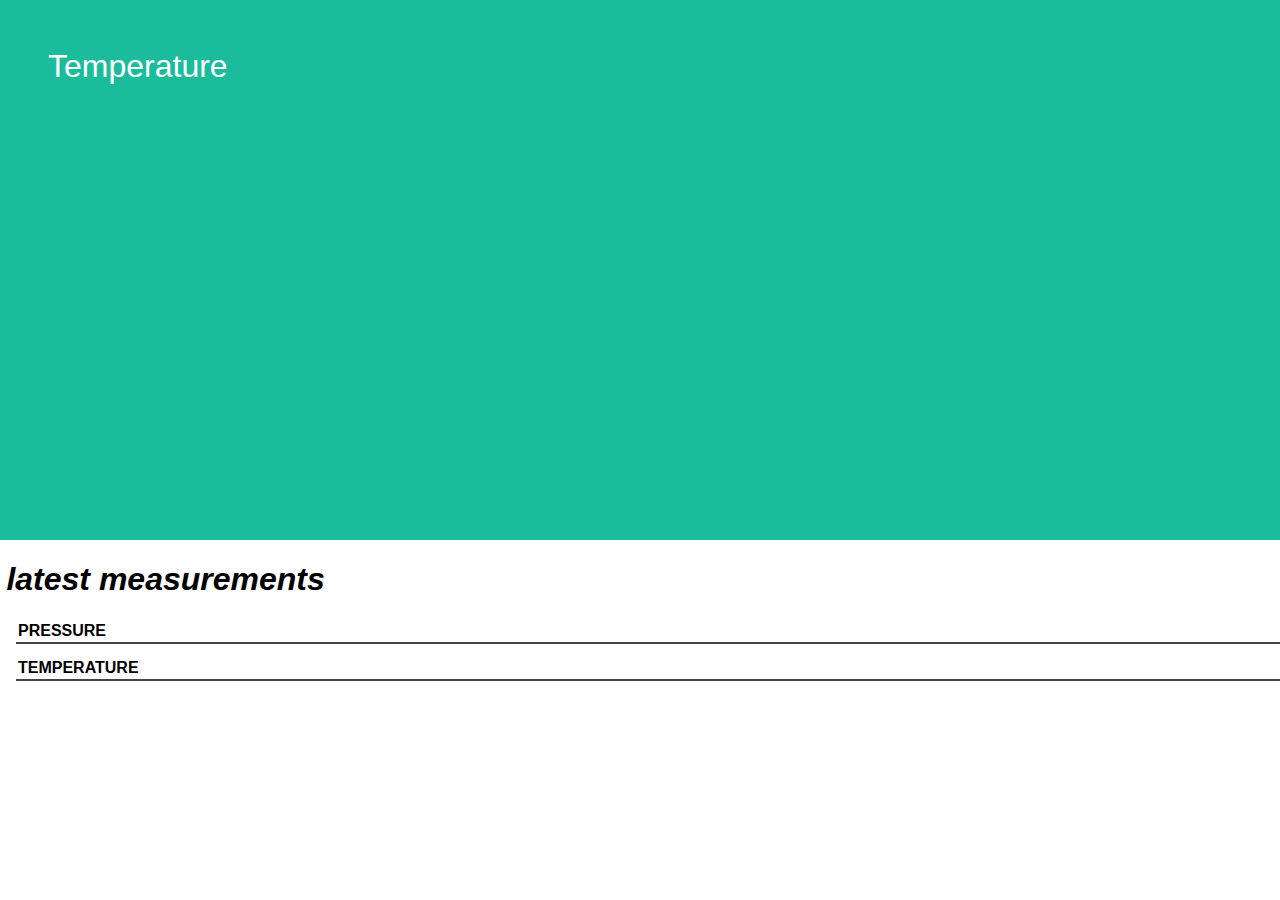
==== diagram-mobile.html @ d0340c1d "custom select" ====
<!DOCTYPE html>
<html>
  <head>
    <link rel="stylesheet" href="styles/mobile-diagram.css">
    <meta name="viewport" content="width=device-width, initial-scale=1.0">
    
  </head>
  <body>
    <header>
      
      <div id="dd">
        <span id="dd-value">Temperature</span>
        <ul>
          <li>Light</li>
          <li>Pressure</li>
          <li class="dd-select">Temperature</li>
          <li class="no-border">Gamma</li>
        </ul>
      </div>
      
      <!--select>
        <option>Pressure</option>
        <option>Temperature</option>
        <option>Light</option>
        <option>Gamma</option>
      </select-->
      <svg>
      </svg>
    </header>
    <section id="values">
      <h1>latest measurements</h1>
      <article>
        <h2>PRESSURE</h2>
      </article>
      <article>
        <h2>TEMPERATURE</h2>
      </article>
    </section>
    <script src="js/mobile-select.js"></script>
  </body>
</html>
---- styles/mobile-diagram.css ----
body {
  padding: 0;
  margin: 0;
  font-family: arial;
}

header {
  height: 60vh;
  background: #1abc9c;
}

header select {
  color: white;
  background: #1abc9c;
  font-size: 2em;
  text-align-last: right;
  padding: 1em;
  border-style: none;
}

header>div{
  font-size: 2em;
  color: white;
  padding: 1em 0em 0em 1em;
  width: 300px;
  
}

#dd-value {
  display: inline-block;
  padding: .5em;
  border-radius: 10px;
}

#dd-value.active{
  box-shadow: 5px 5px 40px 5px rgba(0,0,0,0.1);
}
#dd ul.active{
  visibility: visible;
  transform: translateY(20px) rotateX(0deg);
}
#dd ul{
  transform: translateY(20px);
  list-style-type: none;
  margin: 0;
  padding: 0;
  border: 1px solid transparent;
  visibility: hidden;
  background: white;
  transition: transform 0.3s ease-in-out;
  transform: translateY(-80px) rotateX(90deg) ;
}

ul::before {
  content: '';
  width: 0px;
  height: 0px;
  top: -40px;
  left: 40px;
  position: absolute;
  border: 20px solid transparent;
  border-bottom: 20px solid #fff;
}
#dd li {
  background: #16a085;
  padding: .5em 1em;
  margin: 2px;
}

#dd li.no-border {
  border-bottom-style: none;
}

.dd-select{
  display: none;
}

h1 {
  font-style: italic;
  margin-left: .2em;
}

article>h2{
  margin-left: 1em;
  padding: 2px;
  border-bottom: 2px #444 solid;
  font-size: 1em;
}
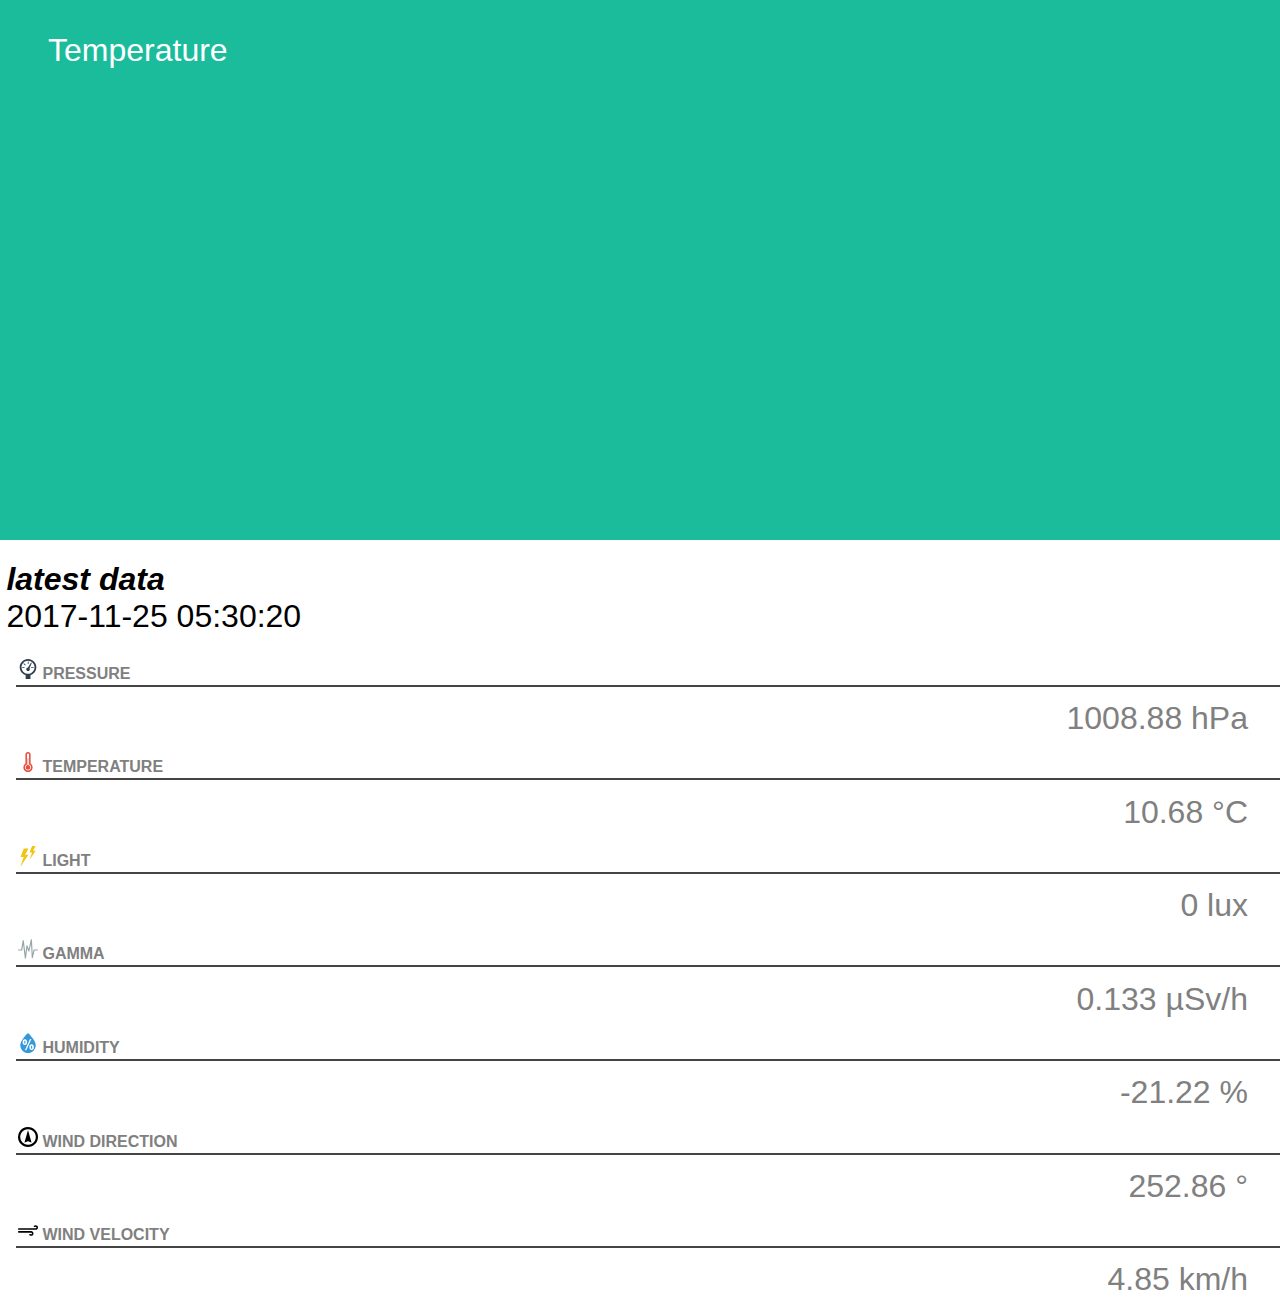
==== commit 6cfa1f81: "static data (latest control) added. +some adjustments" ====
--- a/diagram-mobile.html
+++ b/diagram-mobile.html
@@ -1,41 +1,115 @@
 <!DOCTYPE html>
 <html>
-  <head>
-    <link rel="stylesheet" href="styles/mobile-diagram.css">
-    <meta name="viewport" content="width=device-width, initial-scale=1.0">
-    
-  </head>
-  <body>
-    <header>
-      
-      <div id="dd">
-        <span id="dd-value">Temperature</span>
-        <ul>
-          <li>Light</li>
-          <li>Pressure</li>
-          <li class="dd-select">Temperature</li>
-          <li class="no-border">Gamma</li>
-        </ul>
-      </div>
-      
-      <!--select>
-        <option>Pressure</option>
-        <option>Temperature</option>
-        <option>Light</option>
-        <option>Gamma</option>
-      </select-->
-      <svg>
-      </svg>
-    </header>
-    <section id="values">
-      <h1>latest measurements</h1>
-      <article>
-        <h2>PRESSURE</h2>
-      </article>
-      <article>
-        <h2>TEMPERATURE</h2>
-      </article>
-    </section>
-    <script src="js/mobile-select.js"></script>
-  </body>
+
+<head>
+  <link rel="stylesheet" href="styles/mobile-diagram.css">
+  <meta name="viewport" content="width=device-width, initial-scale=1.0">
+
+</head>
+
+<body>
+  <header>
+
+    <div id="dd">
+      <span id="dd-value">Temperature</span>
+      <ul>
+        <li>Light</li>
+        <li>Pressure</li>
+        <li class="dd-select">Temperature</li>
+        <li>Gamma</li>
+        <li>Wind</li>
+        <li>Humidity</li>
+      </ul>
+    </div>
+  </header>
+  <section>
+    <h1>latest data
+      <div id="last-time"></div>
+      </h1>
+    <article id="pressure">
+
+      <h2>
+          <svg xmlns="http://www.w3.org/2000/svg" xmlns:xlink="http://www.w3.org/1999/xlink" version="1.1" viewBox="0 0 1562 1873">
+<g>          <path d="M0 781q0-159 62-304t167-249T478.5 62 781 0q159 0 303.5 62t249 166.5 166.5 249 62 303.5q0 259-153.5 462.5T1013 1522v351H561v-347q-247-72-404-278T0 781zm172 0q0 248 180 426 178 179 429 179 165 0 305.5-81t222.5-220.5 82-303.5q0-123-48.5-235.5t-130.5-194-195-130T781 173t-235.5 48.5-194.5 130-130.5 194T172 781zm62 38v-77h231v77H234zm116-377l56-55 162 162-55 56zm270 526q0-67 46.5-116T780 801l291-479 70 37-215 515q28 40 28 94 0 70-49 118.5T786 1135q-69 0-117.5-48.5T620 968zm140-498V239h74v231h-74zm313 348v-79h231v79h-231z"/>
+          </g>
+        </svg>
+          <span>PRESSURE</span>
+        </h2>
+      <div> <span class="value"></span> <span>hPa</span></div>
+    </article>
+    <article id="temperature">
+      <h2>
+        <svg xmlns="http://www.w3.org/2000/svg" xmlns:xlink="http://www.w3.org/1999/xlink" version="1.1" viewBox="0 0 1086 2357">
+<g>
+  <path d="M0 1814q0-136 63-253.5T239 1364V306q0-128 88-217T543 0q129 0 217.5 89T849 306v1058q113 79 175 196.5t62 253.5q0 148-72.5 273T816 2284.5 543 2357q-147 0-272-72.5T73 2087 0 1814zm187 0q0 149 104.5 254.5T543 2174q149 0 256.5-107T907 1814q0-100-51.5-184.5T715 1498l-30-15q-16-7-16-31V306q0-52-36-86t-90-34q-52 0-88.5 34T418 306v1146q0 24-15 31l-29 15q-88 47-137.5 131T187 1814zm83 0q0 114 78 194t188 80 191-80.5 81-193.5q0-101-69.5-178T570 1545V762q0-10-10.5-20.5T536 731q-14 0-22.5 9t-8.5 22v783q-98 14-166.5 91T270 1814z"/>
+  </g>
+</svg>
+      <span>TEMPERATURE</span>
+      </h2>
+      <div> <span class="value"></span> <span>°C</span></div>
+    </article>
+    <article id="light">
+      <h2>
+        <svg xmlns="http://www.w3.org/2000/svg" xmlns:xlink="http://www.w3.org/1999/xlink" version="1.1" viewBox="0 0 1500.666748046875 1984">
+<g>
+ <path d="M0 1984h42L776 898q15-29-16-29H457l319-581q14-29-21-29H349q-17 0-31 19L22 1067q-4 29 20 29h293zm907-675h29l557-818q8-13 4-21t-18-8h-224l233-430q19-32-19-32h-292q-21 0-32 20L923 605q-5 14 1 22t20 8h218z"/>
+  </g>
+</svg>
+      <span>LIGHT</span>
+      </h2>
+      <div> <span class="value"></span> <span>lux</span></div>
+    </article>
+    <article id="gamma">
+      <h2>
+        <svg xmlns="http://www.w3.org/2000/svg" xmlns:xlink="http://www.w3.org/1999/xlink" version="1.1" viewBox="0 0 2080 2028.333251953125">
+<g>
+  <path d="M0 1121.333q0 25 18 42.5t43 17.5h318q23 0 40-14t21-36l96-562 173 1406q4 23 20.5 38t38.5 15q24 0 41-15t21-38l133-1032 111 299q6 18 21.5 29t34.5 11h5q19-1 34.5-14t20.5-33l163-732 76 1406q1 23 16 39.5t38 18.5 41-11 23-35l176-740h296q25 0 43-17.5t18-42.5-18-43-43-18h-344q-21 0-37.5 13t-21.5 33l-89 378-77-1426q-1-23-17-39.5t-38-17.5q-23-2-41.5 11.5t-23.5 36.5l-213 957-124-337q-7-19-25.5-30t-38.5-9q-21 2-35.5 17t-18.5 36l-105 801-163-1339q-4-23-20-37.5t-38-15.5q-23-1-40.5 13t-21.5 37l-158 918H61q-25 0-43 18t-18 43z"/>
+  </g>
+</svg>
+
+      <span>GAMMA</span>
+      </h2>
+      <div> <span class="value"></span> <span>µSv/h</span></div>
+    </article>
+    <article id="humidity">
+      <h2>
+        <svg xmlns="http://www.w3.org/2000/svg" xmlns:xlink="http://www.w3.org/1999/xlink" version="1.1" viewBox="0 0 1580 2040">
+<g>
+  <path d="M0 1252q0-141 77-323.5T275 575Q525 245 708 77l80-77q40 42 88 77 66 67 201 222.5T1308 582q114 162 193 346.5t79 323.5q0 160-62 305.5T1350.5 1809 1098 1977.5 788 2040q-160 0-305.5-60.5t-251.5-165-168.5-251T0 1252zm241-313q0 133 56 212t170 79q115 0 171.5-78.5T696 939q-1-134-57.5-213T467 647q-114 0-170 79t-56 213zm168 0q0-24 .5-37t2-35 5-34.5 9.5-26 16.5-19.5 24.5-6q22 0 35 13t18.5 41 6.5 48 1 56-1 55.5-6.5 47.5-18.5 41-35 13q-14 0-24.5-6t-16.5-19.5-9.5-26-5-34.5-2-34.5-.5-36.5zm62 827h141l532-1146h-144zm459-319q2 134 58.5 213t170.5 79q115 0 170.5-78.5T1386 1447q-1-134-56.5-212.5T1159 1156q-114 0-170.5 78.5T930 1447zm168 0q0-36 1-55.5t6.5-47.5 18.5-41 35-13q15 0 25.5 6t17 20 10.5 25.5 5 34.5l1.5 34.5.5 36.5q0 26-.5 37.5l-1.5 34.5-5 34.5-10.5 25.5-17 20-25.5 6q-22 0-35-13t-18.5-41-6.5-48-1-56z"/>
+  </g>
+</svg>
+      <span>HUMIDITY</span>
+      </h2>
+      <div> <span class="value"></span> <span>%</span></div>
+    </article>
+    <article id="windd">
+      <h2>
+        <svg xmlns="http://www.w3.org/2000/svg" xmlns:xlink="http://www.w3.org/1999/xlink" version="1.1" viewBox="0 0 1537 1537">
+<g>
+  <path d="M0 770q0-209 103.5-386.5T384 103 769 0q156 0 298 61t245 164 164 245.5 61 299.5q0 156-61 298.5t-164 245-245 163-298 60.5q-157 0-299.5-61T224 1312 60.5 1067.5 0 770zm169 0q0 243 177 422 177 177 423 177 162 0 300-80.5t219-218.5 81-300-81-300.5-219-219T769 170t-300 80.5-219 219T169 770zm334 399l256-895q1-10 10-10t10 10l255 895q4 11-1.5 17t-16.5 0l-237-89q-10-4-20 0l-239 89q-10 6-14.5 0t-2.5-17z"/>
+  </g>
+</svg>
+      <span>WIND DIRECTION</span>
+      </h2>
+      <div>
+        <span class="value"></span>
+        <span>°</span></div>
+
+    </article>
+    <article id="windv">
+      <h2>
+        <svg xmlns="http://www.w3.org/2000/svg" xmlns:xlink="http://www.w3.org/1999/xlink" version="1.1" viewBox="0 0 2539 1539">
+<g>
+  <path d="M0 1007q0 39 30 66 26 30 67 30h1567q46 0 78 32t32 79q0 46-31.5 76.5T1664 1321t-78-31q-26-28-64-28-40 0-68.5 27.5T1425 1355q0 40 30 67 90 88 209 88 125 0 214-86t89-210-89.5-213.5T1664 911H97q-40 0-68.5 28T0 1007zm0-350q0 37 30 65 28 28 67 28h2138q125 0 214.5-87t89.5-210q0-124-89.5-212T2235 153q-123 0-208 85-29 26-29 71 0 41 27.5 67t67.5 26q39 0 67-26 30-33 75-33 46 0 77.5 32t31.5 78-31.5 77-77.5 31H97q-40 0-68.5 28T0 657z"/>
+  </g>
+</svg>
+      <span>WIND VELOCITY</span>
+      </h2>
+      <div> <span class="value"></span> <span>km/h</span></div>
+    </article>
+  </section>
+  <script src="js/mobile-select.js"></script>
+  <script src="js/data.js"></script>
+</body>
+
 </html>--- a/styles/mobile-diagram.css
+++ b/styles/mobile-diagram.css
@@ -9,19 +9,10 @@
   background: #1abc9c;
 }
 
-header select {
-  color: white;
-  background: #1abc9c;
-  font-size: 2em;
-  text-align-last: right;
-  padding: 1em;
-  border-style: none;
-}
-
 header>div{
   font-size: 2em;
   color: white;
-  padding: 1em 0em 0em 1em;
+  padding: .5em 0em 0em 1em;
   width: 300px;
   
 }
@@ -51,7 +42,7 @@
   transform: translateY(-80px) rotateX(90deg) ;
 }
 
-ul::before {
+#dd ul::before {
   content: '';
   width: 0px;
   height: 0px;
@@ -67,10 +58,6 @@
   margin: 2px;
 }
 
-#dd li.no-border {
-  border-bottom-style: none;
-}
-
 .dd-select{
   display: none;
 }
@@ -79,6 +66,14 @@
   font-style: italic;
   margin-left: .2em;
 }
+#last-time {
+  font-style: normal;
+  font-weight: 100;
+}
+
+article {
+  color: grey;
+}
 
 article>h2{
   margin-left: 1em;
@@ -86,3 +81,42 @@
   border-bottom: 2px #444 solid;
   font-size: 1em;
 }
+
+svg {
+  width: 20px;
+  height: 20px;
+}
+#pressure svg {
+  fill: #2c3e50;
+}
+
+#temperature svg {
+  fill: #e74c3c;
+}
+
+#light svg {
+  fill: #f1c40f;
+}
+
+#gamma svg {
+  fill: #95a5a6;
+}
+
+#humidity svg {
+  fill: #3498db;
+}
+
+#windd svg {
+  fill: black;
+}
+
+#windv svg {
+  fill: black;
+}
+
+article > div {
+  text-align: right;
+  font-size: 2em;
+  margin-right: 1em;
+}
+
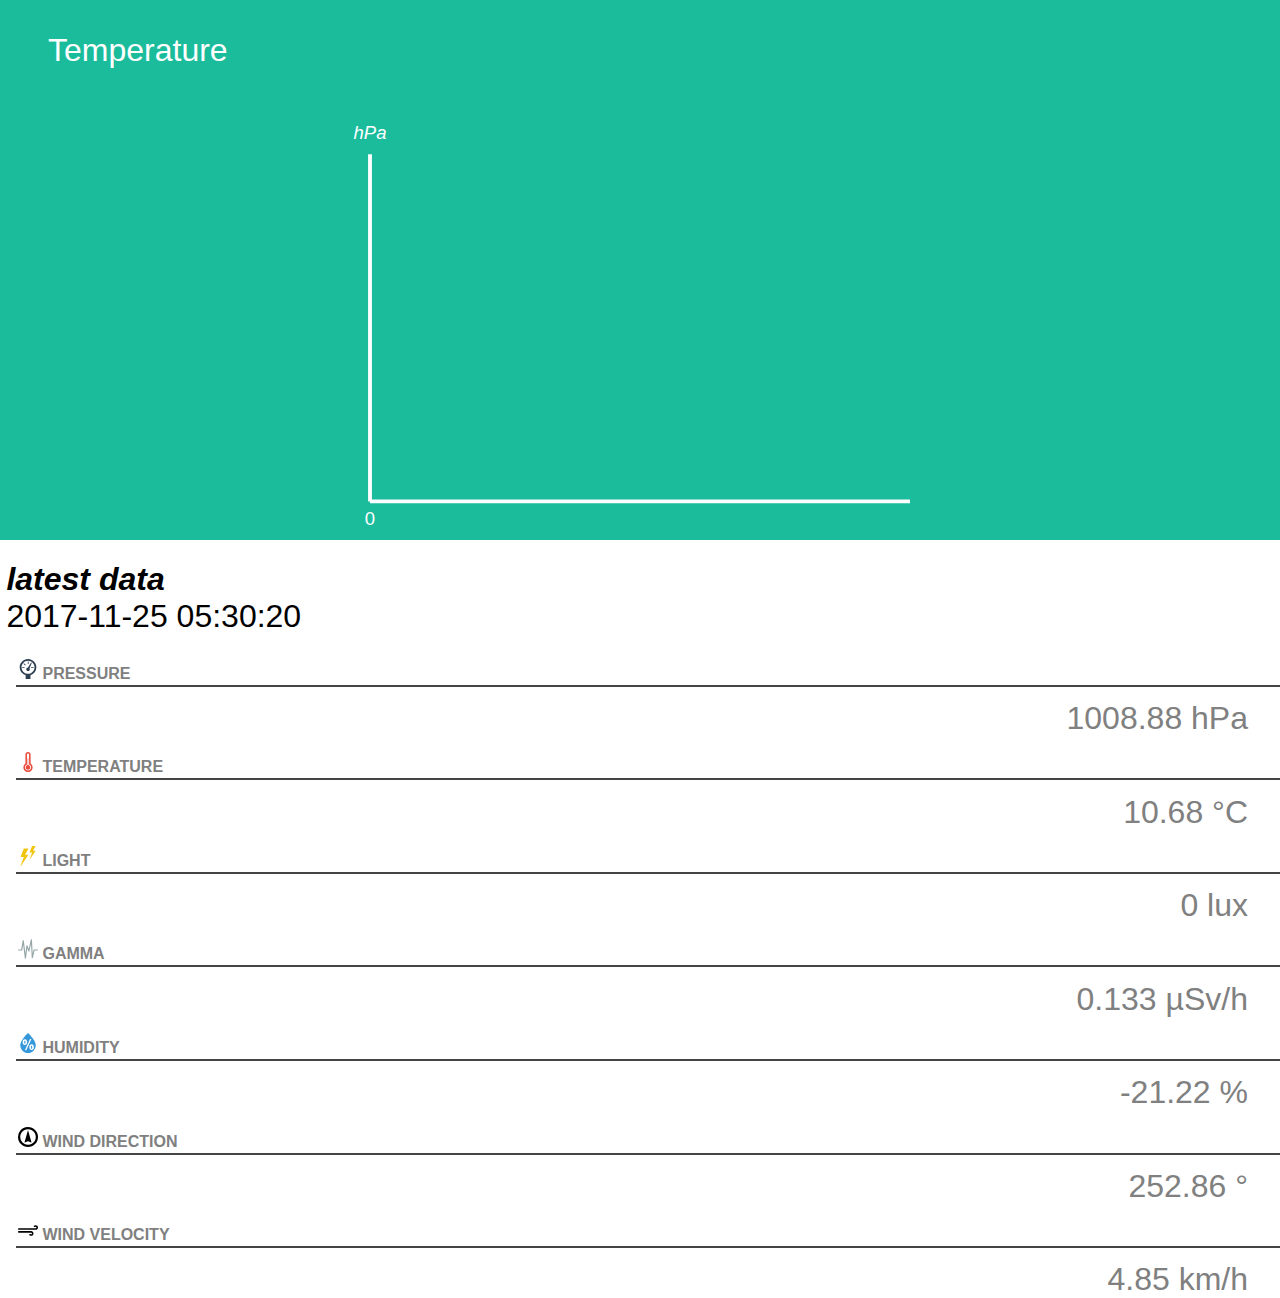
==== commit 56e05cfb: "initial commit for diagram, animation and data" ====
--- a/diagram-mobile.html
+++ b/diagram-mobile.html
@@ -3,6 +3,7 @@
 
 <head>
   <link rel="stylesheet" href="styles/mobile-diagram.css">
+  <link rel="stylesheet" href="styles/diagram.css">
   <meta name="viewport" content="width=device-width, initial-scale=1.0">
 
 </head>
@@ -21,6 +22,17 @@
         <li>Humidity</li>
       </ul>
     </div>
+    <svg id="diagram" viewBox="0 0 800 700">
+      <line class="axis" x1="50" y1="200" x2="50" y2="650"/>
+      <line class="axis" x1="50" y1="650" x2="750" y2="650"/>
+      <text x="50" y="680">0</text>
+      <text x="50" y="180" class="axis-val">hPa</text>
+      <g>
+        <polyline id="diagram-path" points="">
+          <animate begin="indefinite" attributeName="points" dur="2s" to="" repeatCount="1" fill="freeze"></animate>
+        </polyline>
+      </g>
+    </svg>
   </header>
   <section>
     <h1>latest data
@@ -108,6 +120,7 @@
       <div> <span class="value"></span> <span>km/h</span></div>
     </article>
   </section>
+  <script src="js/json.js"></script>
   <script src="js/mobile-select.js"></script>
   <script src="js/data.js"></script>
 </body>
--- a/styles/mobile-diagram.css
+++ b/styles/mobile-diagram.css
@@ -10,6 +10,7 @@
 }
 
 header>div{
+  position: absolute;
   font-size: 2em;
   color: white;
   padding: .5em 0em 0em 1em;
--- a/styles/diagram.css
+++ b/styles/diagram.css
@@ -0,0 +1,25 @@
+header svg{
+  width: 100%;
+  height: 60vh;
+}
+
+.axis {
+  stroke-width: 5px;
+  stroke: white;
+}
+
+text {
+  font-size: 1.5em;
+  fill: white;
+  text-anchor: middle;
+}
+
+.axis-val {
+  font-style: italic;
+}
+
+polyline {
+  stroke: #f39c12;
+  stroke-width: 10px;
+  fill: transparent;
+}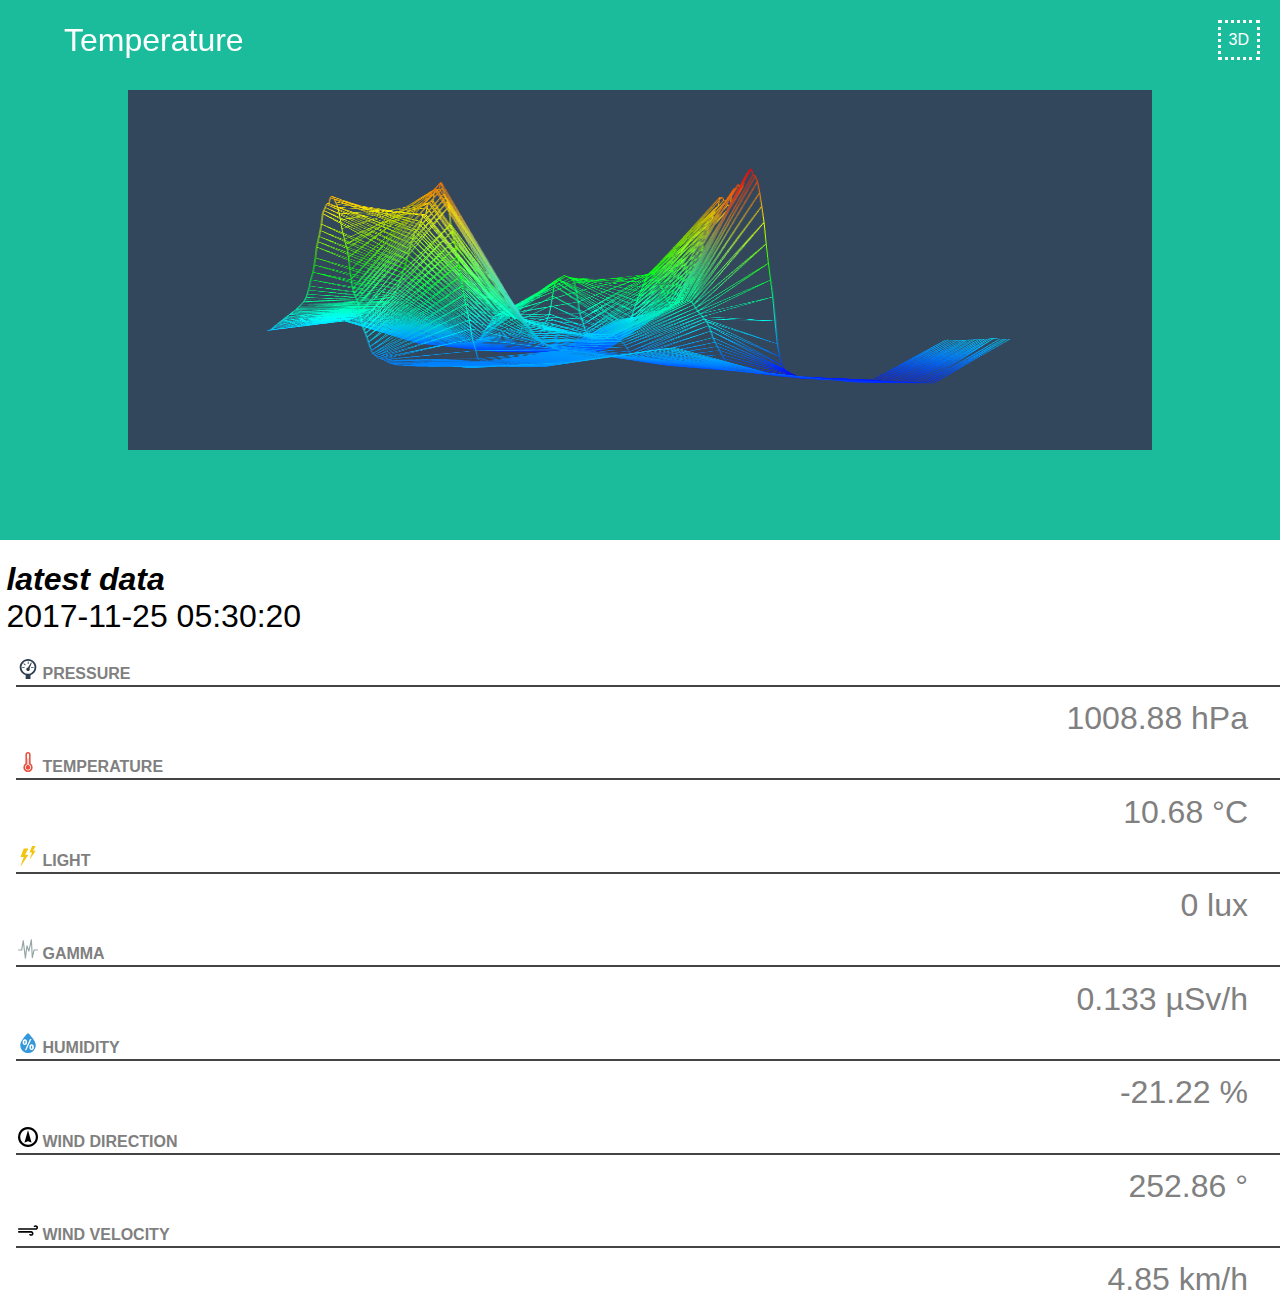
==== commit 01c6037c: "init merge for different diagram types." ====
--- a/diagram-mobile.html
+++ b/diagram-mobile.html
@@ -11,7 +11,7 @@
 <body>
   <header>
 
-    <div id="dd">
+    <nav id="dd">
       <span id="dd-value">Temperature</span>
       <ul>
         <li>Light</li>
@@ -21,18 +21,25 @@
         <li>Wind</li>
         <li>Humidity</li>
       </ul>
+    </nav>
+    <nav class="switcher">
+      3D
+    </nav>
+    <div id="container">
+      <svg id="diagram2d" class="diagram " viewBox="0 0 800 700">
+        <line class="axis" x1="50" y1="200" x2="50" y2="650"/>
+        <line class="axis" x1="50" y1="650" x2="750" y2="650"/>
+        <text x="50" y="680">0</text>
+        <text x="50" y="180" class="axis-val">hPa</text>
+        <g>
+          <polyline id="diagram-path" points="">
+            <animate begin="indefinite" attributeName="points" dur="2s" to="" repeatCount="1" fill="freeze"></animate>
+          </polyline>
+        </g>
+      </svg>
+      
+        <canvas id="diagram3d" class="diagram active" width="1000" height="1000"></canvas>
     </div>
-    <svg id="diagram" viewBox="0 0 800 700">
-      <line class="axis" x1="50" y1="200" x2="50" y2="650"/>
-      <line class="axis" x1="50" y1="650" x2="750" y2="650"/>
-      <text x="50" y="680">0</text>
-      <text x="50" y="180" class="axis-val">hPa</text>
-      <g>
-        <polyline id="diagram-path" points="">
-          <animate begin="indefinite" attributeName="points" dur="2s" to="" repeatCount="1" fill="freeze"></animate>
-        </polyline>
-      </g>
-    </svg>
   </header>
   <section>
     <h1>latest data
@@ -123,6 +130,28 @@
   <script src="js/json.js"></script>
   <script src="js/mobile-select.js"></script>
   <script src="js/data.js"></script>
+  <script id="vshader" type="x-shader/x-vertex">
+    precision mediump float;
+    attribute vec3 a_position;
+    attribute vec4 a_color;
+    uniform mat4 rot_matrix;
+    uniform mat4 proj_matrix;
+    varying vec4 vColor;
+    void main() {
+      gl_Position = proj_matrix * rot_matrix * vec4(a_position, 1.0);
+      vColor = a_color;
+      gl_PointSize = 5.0;
+    }
+    </script>
+    <script id="fshader" type="x-shader/x-fragment">
+    precision mediump float;
+    varying vec4 vColor;
+    void main() {
+      gl_FragColor = vColor;
+    }
+    </script>
+    <script src="js/3d-diagram.js"></script>
+    <script src="js/diagram-handler.js"></script>
 </body>
 
 </html>--- a/styles/mobile-diagram.css
+++ b/styles/mobile-diagram.css
@@ -7,21 +7,23 @@
 header {
   height: 60vh;
   background: #1abc9c;
+  color: white;
 }
 
-header>div{
+#dd{
   position: absolute;
   font-size: 2em;
-  color: white;
   padding: .5em 0em 0em 1em;
   width: 300px;
-  
+  pointer-events: none;
 }
 
 #dd-value {
   display: inline-block;
-  padding: .5em;
+  padding: .2em 1em;
   border-radius: 10px;
+  cursor: pointer;
+  pointer-events: all;
 }
 
 #dd-value.active{
@@ -30,6 +32,7 @@
 #dd ul.active{
   visibility: visible;
   transform: translateY(20px) rotateX(0deg);
+  pointer-events: all;
 }
 #dd ul{
   transform: translateY(20px);
@@ -40,7 +43,8 @@
   visibility: hidden;
   background: white;
   transition: transform 0.3s ease-in-out;
-  transform: translateY(-80px) rotateX(90deg) ;
+  transform: translateY(-80px) rotateX(90deg);
+  
 }
 
 #dd ul::before {
@@ -121,3 +125,16 @@
   margin-right: 1em;
 }
 
+.switcher {
+  position: absolute;
+  border-style: dotted;
+  padding: .5em;
+  cursor: pointer;
+  right:20px;
+  top: 20px;
+  transition: all .1s ease-in-out;
+}
+.switcher:hover {
+  transform: scale(1.1);
+  background-color: rgba(1,1,1,.1);
+}
--- a/styles/diagram.css
+++ b/styles/diagram.css
@@ -1,6 +1,9 @@
-header svg{
-  width: 100%;
-  height: 60vh;
+.diagram {
+  display: none;
+  width: 80%;
+  margin: 0 auto;
+  height: 40vh;
+  transition: all 2s ease-in-out;
 }
 
 .axis {
@@ -22,4 +25,16 @@
   stroke: #f39c12;
   stroke-width: 10px;
   fill: transparent;
+}
+
+#container .active{
+  display: block;
+}
+#container{
+  display: block;
+}
+#container {
+  padding-top: 90px;
+  width: 100%;
+  overflow-x: hidden;
 }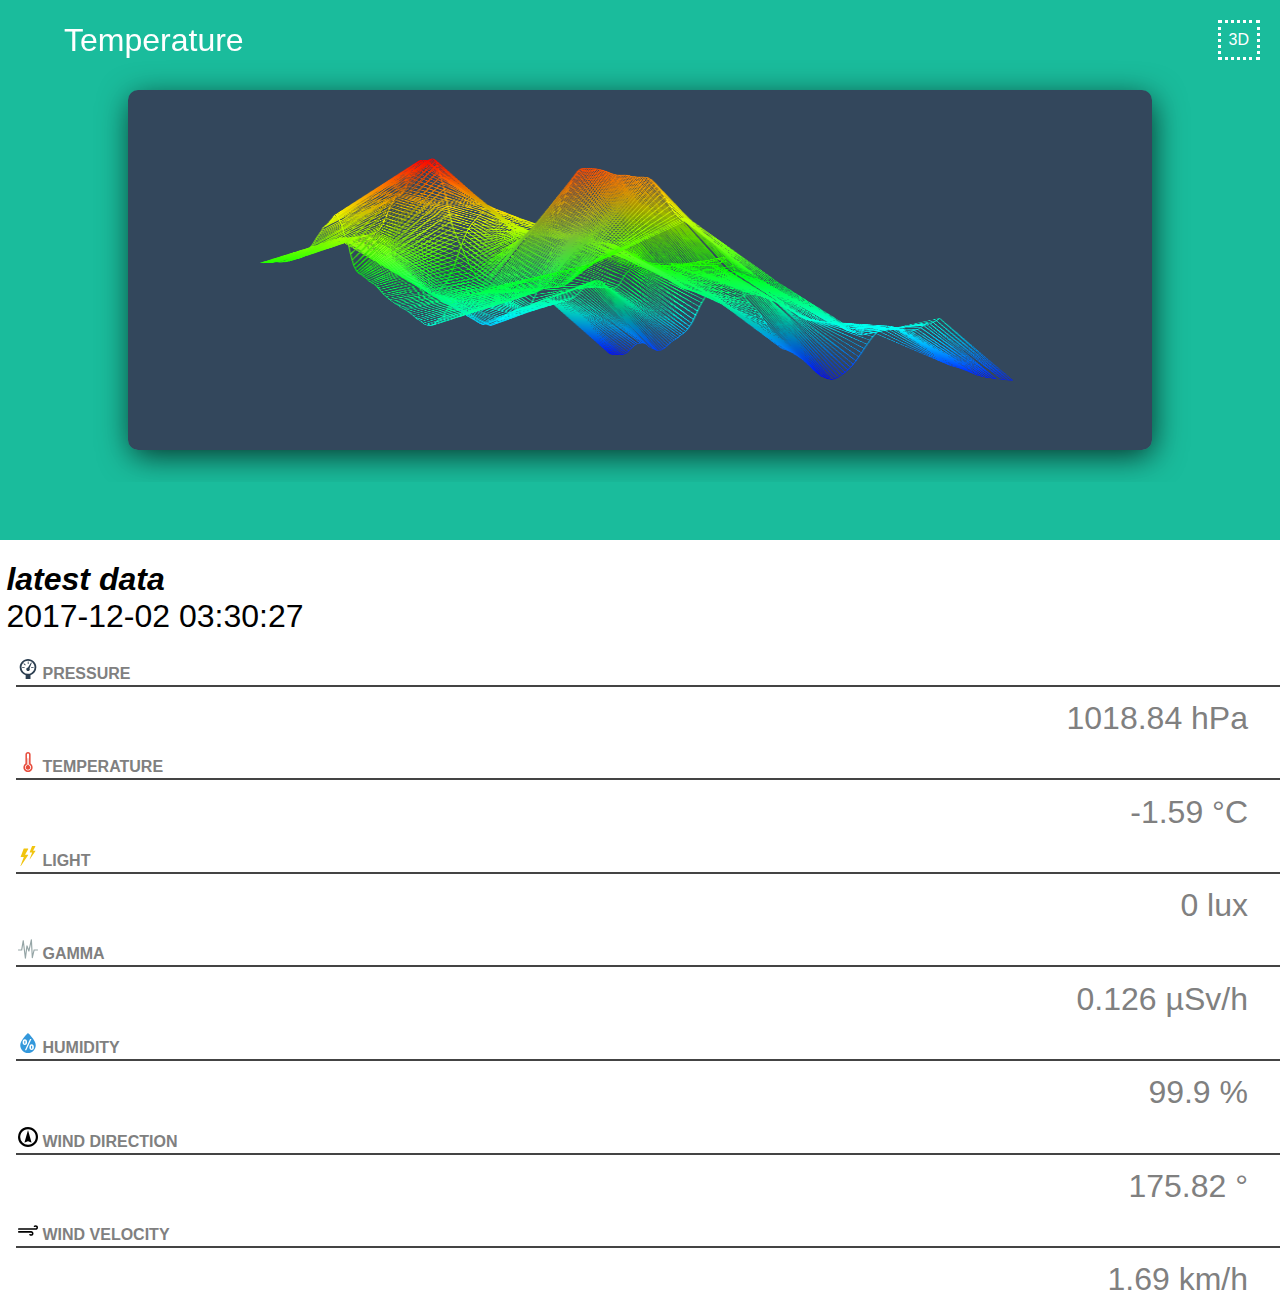
==== commit 35da89d1: "integrating select width diagrams" ====
--- a/diagram-mobile.html
+++ b/diagram-mobile.html
@@ -14,12 +14,13 @@
     <nav id="dd">
       <span id="dd-value">Temperature</span>
       <ul>
+        <li class="dd-select">Temperature</li>
         <li>Light</li>
         <li>Pressure</li>
-        <li class="dd-select">Temperature</li>
         <li>Gamma</li>
         <li>Wind</li>
         <li>Humidity</li>
+        <li>Battery</li>
       </ul>
     </nav>
     <nav class="switcher">
@@ -33,7 +34,7 @@
         <text x="50" y="180" class="axis-val">hPa</text>
         <g>
           <polyline id="diagram-path" points="">
-            <animate begin="indefinite" attributeName="points" dur="2s" to="" repeatCount="1" fill="freeze"></animate>
+            <animate begin="indefinite" attributeName="points" dur=".2s" to="" repeatCount="1" fill="freeze"></animate>
           </polyline>
         </g>
       </svg>
--- a/styles/diagram.css
+++ b/styles/diagram.css
@@ -31,10 +31,15 @@
   display: block;
 }
 #container{
+  padding-bottom: 2em;
   display: block;
 }
 #container {
   padding-top: 90px;
   width: 100%;
   overflow-x: hidden;
+}
+#container canvas {
+  border-radius: 10px;
+  box-shadow: 2px 7px 32px -2px rgba(0,0,0,0.75);
 }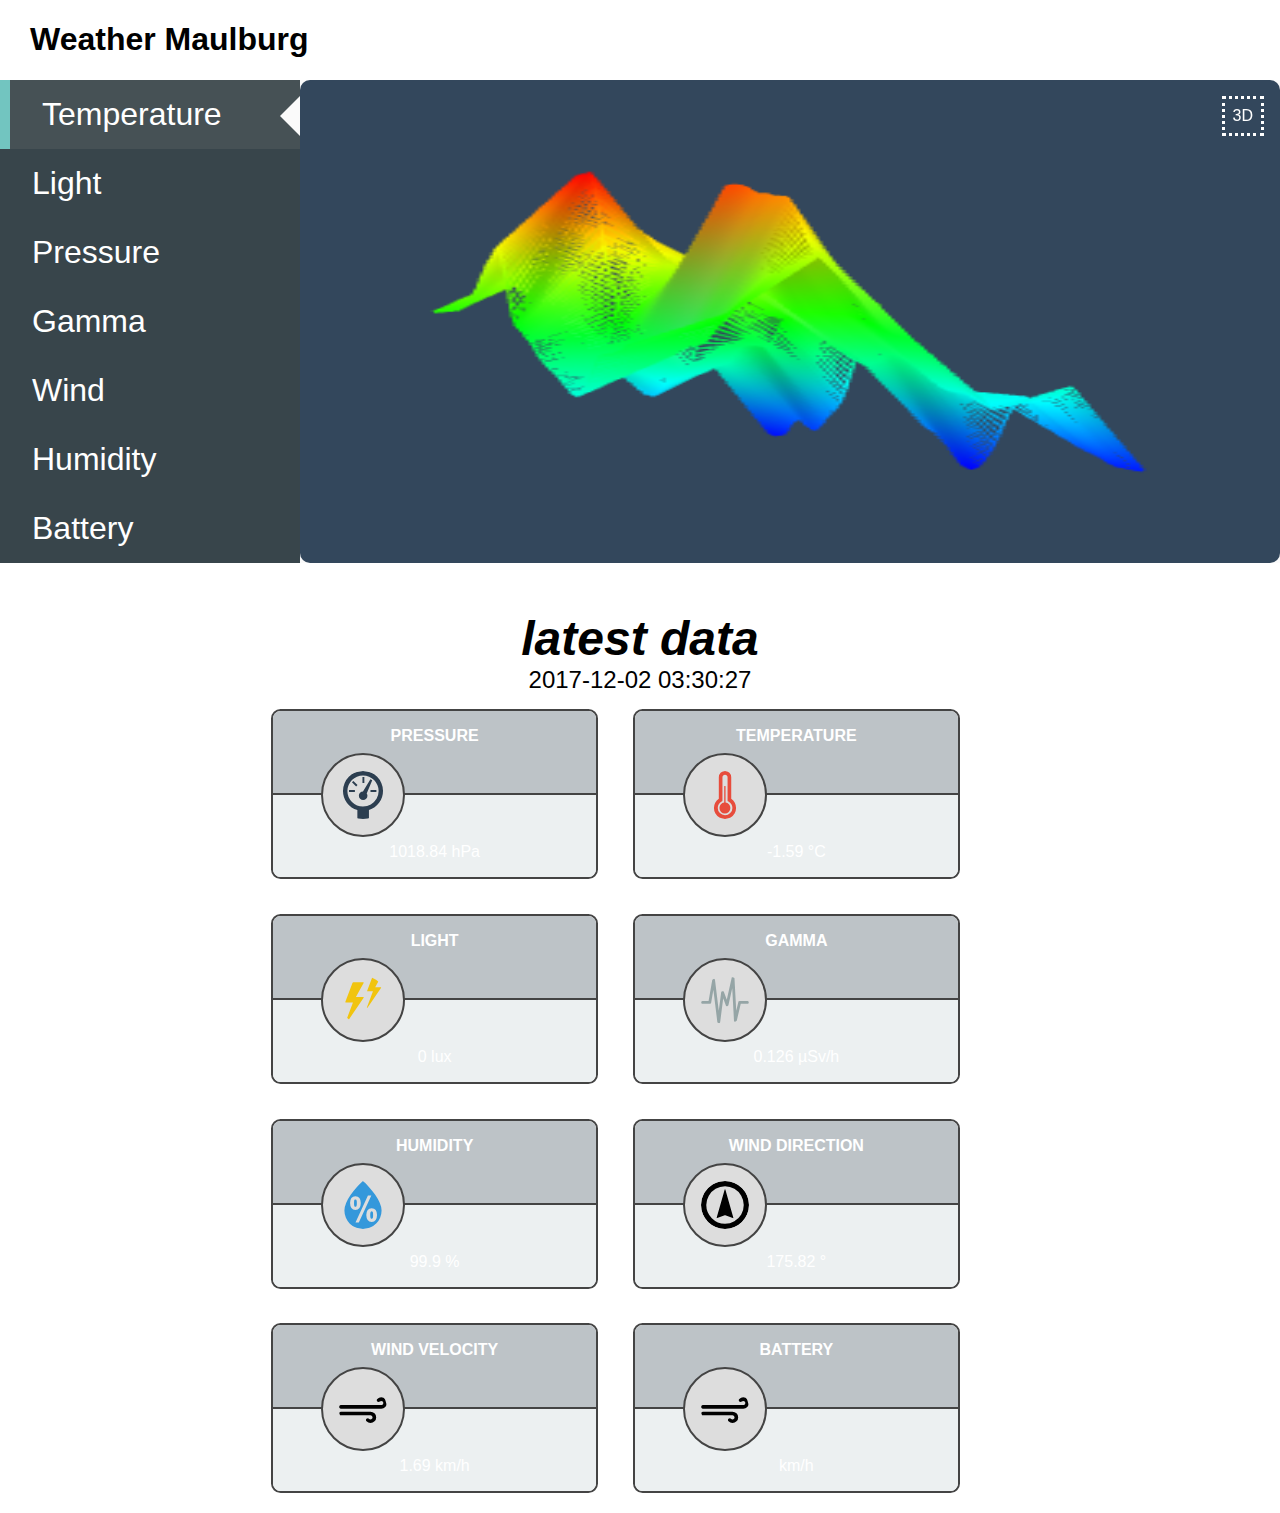
==== commit 288565ff: "first version for responsive design" ====
--- a/diagram-mobile.html
+++ b/diagram-mobile.html
@@ -3,14 +3,16 @@
 
 <head>
   <link rel="stylesheet" href="styles/mobile-diagram.css">
-  <link rel="stylesheet" href="styles/diagram.css">
+  <!--link rel="stylesheet" href="styles/diagram.css"-->
   <meta name="viewport" content="width=device-width, initial-scale=1.0">
 
 </head>
 
 <body>
   <header>
-
+    <h1>Weather Maulburg</h1>
+  </header>
+  <section class="diagram">
     <nav id="dd">
       <span id="dd-value">Temperature</span>
       <ul>
@@ -22,14 +24,15 @@
         <li>Humidity</li>
         <li>Battery</li>
       </ul>
+      <div class="switcher">
+        3D
+      </div>
     </nav>
-    <nav class="switcher">
-      3D
-    </nav>
-    <div id="container">
-      <svg id="diagram2d" class="diagram " viewBox="0 0 800 700">
-        <line class="axis" x1="50" y1="200" x2="50" y2="650"/>
-        <line class="axis" x1="50" y1="650" x2="750" y2="650"/>
+
+    <figure>
+      <svg id="diagram2d" class="chart" viewBox="0 0 800 700">
+        <line class="axis" x1="50" y1="200" x2="50" y2="650" />
+        <line class="axis" x1="50" y1="650" x2="750" y2="650" />
         <text x="50" y="680">0</text>
         <text x="50" y="180" class="axis-val">hPa</text>
         <g>
@@ -38,49 +41,49 @@
           </polyline>
         </g>
       </svg>
-      
-        <canvas id="diagram3d" class="diagram active" width="1000" height="1000"></canvas>
-    </div>
-  </header>
-  <section>
-    <h1>latest data
+
+      <canvas id="diagram3d" class="chart active" width="300" height="300"></canvas>
+    </figure>
+  </section>
+  <section class="latest-data">
+    <h2>latest data
       <div id="last-time"></div>
-      </h1>
+      </h2>
     <article id="pressure">
 
-      <h2>
+      <h3>
           <svg xmlns="http://www.w3.org/2000/svg" xmlns:xlink="http://www.w3.org/1999/xlink" version="1.1" viewBox="0 0 1562 1873">
 <g>          <path d="M0 781q0-159 62-304t167-249T478.5 62 781 0q159 0 303.5 62t249 166.5 166.5 249 62 303.5q0 259-153.5 462.5T1013 1522v351H561v-347q-247-72-404-278T0 781zm172 0q0 248 180 426 178 179 429 179 165 0 305.5-81t222.5-220.5 82-303.5q0-123-48.5-235.5t-130.5-194-195-130T781 173t-235.5 48.5-194.5 130-130.5 194T172 781zm62 38v-77h231v77H234zm116-377l56-55 162 162-55 56zm270 526q0-67 46.5-116T780 801l291-479 70 37-215 515q28 40 28 94 0 70-49 118.5T786 1135q-69 0-117.5-48.5T620 968zm140-498V239h74v231h-74zm313 348v-79h231v79h-231z"/>
           </g>
         </svg>
           <span>PRESSURE</span>
-        </h2>
+        </h3>
       <div> <span class="value"></span> <span>hPa</span></div>
     </article>
     <article id="temperature">
-      <h2>
+      <h3>
         <svg xmlns="http://www.w3.org/2000/svg" xmlns:xlink="http://www.w3.org/1999/xlink" version="1.1" viewBox="0 0 1086 2357">
 <g>
   <path d="M0 1814q0-136 63-253.5T239 1364V306q0-128 88-217T543 0q129 0 217.5 89T849 306v1058q113 79 175 196.5t62 253.5q0 148-72.5 273T816 2284.5 543 2357q-147 0-272-72.5T73 2087 0 1814zm187 0q0 149 104.5 254.5T543 2174q149 0 256.5-107T907 1814q0-100-51.5-184.5T715 1498l-30-15q-16-7-16-31V306q0-52-36-86t-90-34q-52 0-88.5 34T418 306v1146q0 24-15 31l-29 15q-88 47-137.5 131T187 1814zm83 0q0 114 78 194t188 80 191-80.5 81-193.5q0-101-69.5-178T570 1545V762q0-10-10.5-20.5T536 731q-14 0-22.5 9t-8.5 22v783q-98 14-166.5 91T270 1814z"/>
   </g>
 </svg>
       <span>TEMPERATURE</span>
-      </h2>
+      </h3>
       <div> <span class="value"></span> <span>°C</span></div>
     </article>
     <article id="light">
-      <h2>
+      <h3>
         <svg xmlns="http://www.w3.org/2000/svg" xmlns:xlink="http://www.w3.org/1999/xlink" version="1.1" viewBox="0 0 1500.666748046875 1984">
 <g>
  <path d="M0 1984h42L776 898q15-29-16-29H457l319-581q14-29-21-29H349q-17 0-31 19L22 1067q-4 29 20 29h293zm907-675h29l557-818q8-13 4-21t-18-8h-224l233-430q19-32-19-32h-292q-21 0-32 20L923 605q-5 14 1 22t20 8h218z"/>
   </g>
 </svg>
       <span>LIGHT</span>
-      </h2>
+      </h3>
       <div> <span class="value"></span> <span>lux</span></div>
     </article>
     <article id="gamma">
-      <h2>
+      <h3>
         <svg xmlns="http://www.w3.org/2000/svg" xmlns:xlink="http://www.w3.org/1999/xlink" version="1.1" viewBox="0 0 2080 2028.333251953125">
 <g>
   <path d="M0 1121.333q0 25 18 42.5t43 17.5h318q23 0 40-14t21-36l96-562 173 1406q4 23 20.5 38t38.5 15q24 0 41-15t21-38l133-1032 111 299q6 18 21.5 29t34.5 11h5q19-1 34.5-14t20.5-33l163-732 76 1406q1 23 16 39.5t38 18.5 41-11 23-35l176-740h296q25 0 43-17.5t18-42.5-18-43-43-18h-344q-21 0-37.5 13t-21.5 33l-89 378-77-1426q-1-23-17-39.5t-38-17.5q-23-2-41.5 11.5t-23.5 36.5l-213 957-124-337q-7-19-25.5-30t-38.5-9q-21 2-35.5 17t-18.5 36l-105 801-163-1339q-4-23-20-37.5t-38-15.5q-23-1-40.5 13t-21.5 37l-158 918H61q-25 0-43 18t-18 43z"/>
@@ -88,43 +91,54 @@
 </svg>
 
       <span>GAMMA</span>
-      </h2>
+      </h3>
       <div> <span class="value"></span> <span>µSv/h</span></div>
     </article>
     <article id="humidity">
-      <h2>
+      <h3>
         <svg xmlns="http://www.w3.org/2000/svg" xmlns:xlink="http://www.w3.org/1999/xlink" version="1.1" viewBox="0 0 1580 2040">
 <g>
   <path d="M0 1252q0-141 77-323.5T275 575Q525 245 708 77l80-77q40 42 88 77 66 67 201 222.5T1308 582q114 162 193 346.5t79 323.5q0 160-62 305.5T1350.5 1809 1098 1977.5 788 2040q-160 0-305.5-60.5t-251.5-165-168.5-251T0 1252zm241-313q0 133 56 212t170 79q115 0 171.5-78.5T696 939q-1-134-57.5-213T467 647q-114 0-170 79t-56 213zm168 0q0-24 .5-37t2-35 5-34.5 9.5-26 16.5-19.5 24.5-6q22 0 35 13t18.5 41 6.5 48 1 56-1 55.5-6.5 47.5-18.5 41-35 13q-14 0-24.5-6t-16.5-19.5-9.5-26-5-34.5-2-34.5-.5-36.5zm62 827h141l532-1146h-144zm459-319q2 134 58.5 213t170.5 79q115 0 170.5-78.5T1386 1447q-1-134-56.5-212.5T1159 1156q-114 0-170.5 78.5T930 1447zm168 0q0-36 1-55.5t6.5-47.5 18.5-41 35-13q15 0 25.5 6t17 20 10.5 25.5 5 34.5l1.5 34.5.5 36.5q0 26-.5 37.5l-1.5 34.5-5 34.5-10.5 25.5-17 20-25.5 6q-22 0-35-13t-18.5-41-6.5-48-1-56z"/>
   </g>
 </svg>
       <span>HUMIDITY</span>
-      </h2>
+      </h3>
       <div> <span class="value"></span> <span>%</span></div>
     </article>
     <article id="windd">
-      <h2>
+      <h3>
         <svg xmlns="http://www.w3.org/2000/svg" xmlns:xlink="http://www.w3.org/1999/xlink" version="1.1" viewBox="0 0 1537 1537">
 <g>
   <path d="M0 770q0-209 103.5-386.5T384 103 769 0q156 0 298 61t245 164 164 245.5 61 299.5q0 156-61 298.5t-164 245-245 163-298 60.5q-157 0-299.5-61T224 1312 60.5 1067.5 0 770zm169 0q0 243 177 422 177 177 423 177 162 0 300-80.5t219-218.5 81-300-81-300.5-219-219T769 170t-300 80.5-219 219T169 770zm334 399l256-895q1-10 10-10t10 10l255 895q4 11-1.5 17t-16.5 0l-237-89q-10-4-20 0l-239 89q-10 6-14.5 0t-2.5-17z"/>
   </g>
 </svg>
       <span>WIND DIRECTION</span>
-      </h2>
+      </h3>
       <div>
         <span class="value"></span>
         <span>°</span></div>
 
     </article>
     <article id="windv">
-      <h2>
+      <h3>
         <svg xmlns="http://www.w3.org/2000/svg" xmlns:xlink="http://www.w3.org/1999/xlink" version="1.1" viewBox="0 0 2539 1539">
 <g>
   <path d="M0 1007q0 39 30 66 26 30 67 30h1567q46 0 78 32t32 79q0 46-31.5 76.5T1664 1321t-78-31q-26-28-64-28-40 0-68.5 27.5T1425 1355q0 40 30 67 90 88 209 88 125 0 214-86t89-210-89.5-213.5T1664 911H97q-40 0-68.5 28T0 1007zm0-350q0 37 30 65 28 28 67 28h2138q125 0 214.5-87t89.5-210q0-124-89.5-212T2235 153q-123 0-208 85-29 26-29 71 0 41 27.5 67t67.5 26q39 0 67-26 30-33 75-33 46 0 77.5 32t31.5 78-31.5 77-77.5 31H97q-40 0-68.5 28T0 657z"/>
   </g>
 </svg>
       <span>WIND VELOCITY</span>
-      </h2>
+      </h3>
+      <div> <span class="value"></span> <span>km/h</span></div>
+    </article>
+    <article id="battery">
+      <h3>
+        <svg xmlns="http://www.w3.org/2000/svg" xmlns:xlink="http://www.w3.org/1999/xlink" version="1.1" viewBox="0 0 2539 1539">
+<g>
+  <path d="M0 1007q0 39 30 66 26 30 67 30h1567q46 0 78 32t32 79q0 46-31.5 76.5T1664 1321t-78-31q-26-28-64-28-40 0-68.5 27.5T1425 1355q0 40 30 67 90 88 209 88 125 0 214-86t89-210-89.5-213.5T1664 911H97q-40 0-68.5 28T0 1007zm0-350q0 37 30 65 28 28 67 28h2138q125 0 214.5-87t89.5-210q0-124-89.5-212T2235 153q-123 0-208 85-29 26-29 71 0 41 27.5 67t67.5 26q39 0 67-26 30-33 75-33 46 0 77.5 32t31.5 78-31.5 77-77.5 31H97q-40 0-68.5 28T0 657z"/>
+  </g>
+</svg>
+      <span>BATTERY</span>
+      </h3>
       <div> <span class="value"></span> <span>km/h</span></div>
     </article>
   </section>
@@ -132,27 +146,13 @@
   <script src="js/mobile-select.js"></script>
   <script src="js/data.js"></script>
   <script id="vshader" type="x-shader/x-vertex">
-    precision mediump float;
-    attribute vec3 a_position;
-    attribute vec4 a_color;
-    uniform mat4 rot_matrix;
-    uniform mat4 proj_matrix;
-    varying vec4 vColor;
-    void main() {
-      gl_Position = proj_matrix * rot_matrix * vec4(a_position, 1.0);
-      vColor = a_color;
-      gl_PointSize = 5.0;
-    }
-    </script>
-    <script id="fshader" type="x-shader/x-fragment">
-    precision mediump float;
-    varying vec4 vColor;
-    void main() {
-      gl_FragColor = vColor;
-    }
-    </script>
-    <script src="js/3d-diagram.js"></script>
-    <script src="js/diagram-handler.js"></script>
+    precision mediump float; attribute vec3 a_position; attribute vec4 a_color; uniform mat4 rot_matrix; uniform mat4 proj_matrix; varying vec4 vColor; void main() { gl_Position = proj_matrix * rot_matrix * vec4(a_position, 1.0); vColor = a_color; gl_PointSize = 5.0; }
+  </script>
+  <script id="fshader" type="x-shader/x-fragment">
+    precision mediump float; varying vec4 vColor; void main() { gl_FragColor = vColor; }
+  </script>
+  <script src="js/3d-diagram.js"></script>
+  <script src="js/diagram-handler.js"></script>
 </body>
 
 </html>--- a/styles/mobile-diagram.css
+++ b/styles/mobile-diagram.css
@@ -5,46 +5,104 @@
 }
 
 header {
-  height: 60vh;
-  background: #1abc9c;
+  display: block;
+  padding-left: 30px;
+}
+
+.diagram {
+  width: 100%;
+  height: 450px;
+  background: #16a085;
+}
+
+.chart.active {
+  display: block;
+}
+
+figure {
+  display: block;
+  margin: 30px;
+}
+
+.chart {
+  margin: auto;
+  width: 300px;
+  height: 300px;
+  display: none;
+  border-radius: 10px;
+}
+
+.axis {
+  stroke-width: 5px;
+  stroke: white;
+}
+
+text {
+  font-size: 1.5em;
+  fill: white;
+  text-anchor: middle;
+}
+
+.axis-val {
+  font-style: italic;
+}
+
+polyline {
+  stroke: #f39c12;
+  stroke-width: 10px;
+  fill: transparent;
+}
+
+.switcher {
+  float: right;
+  border-style: dotted;
+  padding: .5em;
+  margin-right: 30px;
+  cursor: pointer;
+  transition: all .1s ease-in-out;
+  font-size: .5em;
+}
+
+.switcher:hover {
+  transform: scale(1.1);
+  background-color: rgba(1, 1, 1, .1);
+}
+
+#dd {
+  font-size: 2em;
+  padding: .5em 0em 0em 10px;
   color: white;
-}
-
-#dd{
-  position: absolute;
-  font-size: 2em;
-  padding: .5em 0em 0em 1em;
-  width: 300px;
-  pointer-events: none;
 }
 
 #dd-value {
   display: inline-block;
-  padding: .2em 1em;
+  padding: .2em 20px;
   border-radius: 10px;
   cursor: pointer;
   pointer-events: all;
 }
 
-#dd-value.active{
-  box-shadow: 5px 5px 40px 5px rgba(0,0,0,0.1);
-}
-#dd ul.active{
+#dd-value.active {
+  box-shadow: 5px 5px 40px 5px rgba(0, 0, 0, 0.1);
+}
+
+#dd ul.active {
   visibility: visible;
-  transform: translateY(20px) rotateX(0deg);
+  transform: translateY(25px) rotateX(0deg);
   pointer-events: all;
-}
-#dd ul{
-  transform: translateY(20px);
+  cursor: pointer;
+}
+
+#dd ul {
+  position: absolute;
   list-style-type: none;
   margin: 0;
   padding: 0;
-  border: 1px solid transparent;
   visibility: hidden;
   background: white;
   transition: transform 0.3s ease-in-out;
   transform: translateY(-80px) rotateX(90deg);
-  
+  width: 300px;
 }
 
 #dd ul::before {
@@ -57,20 +115,22 @@
   border: 20px solid transparent;
   border-bottom: 20px solid #fff;
 }
+
 #dd li {
   background: #16a085;
   padding: .5em 1em;
   margin: 2px;
 }
 
-.dd-select{
+.dd-select {
   display: none;
 }
 
-h1 {
+h2 {
   font-style: italic;
-  margin-left: .2em;
-}
+  margin-left: 1em;
+}
+
 #last-time {
   font-style: normal;
   font-weight: 100;
@@ -80,7 +140,7 @@
   color: grey;
 }
 
-article>h2{
+article>h3 {
   margin-left: 1em;
   padding: 2px;
   border-bottom: 2px #444 solid;
@@ -91,6 +151,7 @@
   width: 20px;
   height: 20px;
 }
+
 #pressure svg {
   fill: #2c3e50;
 }
@@ -125,16 +186,140 @@
   margin-right: 1em;
 }
 
-.switcher {
-  position: absolute;
-  border-style: dotted;
-  padding: .5em;
-  cursor: pointer;
-  right:20px;
-  top: 20px;
-  transition: all .1s ease-in-out;
-}
-.switcher:hover {
-  transform: scale(1.1);
-  background-color: rgba(1,1,1,.1);
-}
+@media screen and (min-width: 600px) {
+  #dd {
+    padding: 0;
+    width: 300px;
+  }
+  #dd ul {
+    width: 100%;
+    position: relative;
+    visibility: visible;
+    transform: translateY(0) rotate(0);
+    background: #38454b;
+  }
+  #dd li {
+    background: #38454b;
+    margin: 0;
+  }
+  #dd ul::before {
+    content: none;
+  }
+  #dd .dd-select {
+    background: #465155;
+    border-left: 10px solid #72c5c0;
+    display: block;
+  }
+  .dd-select::after {
+    content: '';
+    width: 0px;
+    height: 0px;
+    float: right;
+    border: 20px solid transparent;
+    border-right: 20px solid #fafafa;
+    transform: translateX(1em);
+  }
+  #dd-value {
+    display: none;
+  }
+  .diagram {
+    position: relative;
+    background: #fafafa;
+    height: auto;
+  }
+  .switcher {
+    position: absolute;
+    top: 1em;
+    right: 1em;
+    margin: 0;
+    z-index: 1;
+  }
+  .chart {
+    width: 100%;
+    height: 100%;
+  }
+  figure {
+    width: calc(100% - 300px);
+    height: 100%;
+    right: 0;
+    top: 0;
+    position: absolute;
+    margin: 0;
+  }
+  h2 {
+    margin: 0;
+    padding-top: 1em;
+    text-align: center;
+    font-size: 3em
+  }
+  #last-time {
+    font-style: normal;
+    font-weight: 100;
+    font-size: .5em;
+  }
+  article {
+    position: relative;
+    text-align: center;
+    display: inline-block;
+    width: 42%;
+    margin: 2%;
+    color: white;
+    border: 2px #444 solid;
+    border-radius: .6em;
+    overflow: hidden;
+  }
+  article>h3 {
+    padding: 1em 0 3em;
+    margin: 0;
+    border-bottom: 2px #444 solid;
+    font-size: 1em;
+    background: rgba(189, 195, 199,1.0);
+  }
+  article > div {
+    text-align: center;
+    margin: 0;
+    padding: 3em 0 1em;
+    font-size: 1em;
+    background: rgba(236, 240, 241,1.0)
+    
+  }
+  .latest-data svg {
+    position: absolute;
+    width: 3em;
+    height: 3em;
+    background: #ddd;
+    padding: 1em;
+    bottom: 2.5em;
+    left: 3em;
+    border-radius: 3em;
+    border: 2px #444 solid;
+  }
+  
+  .latest-data {
+    width: 60%;
+    margin: auto;
+  }
+  
+  #pressure svg {
+    fill: #2c3e50;
+  }
+  #temperature svg {
+    fill: #e74c3c;
+  }
+  #light svg {
+    fill: #f1c40f;
+  }
+  #gamma svg {
+    fill: #95a5a6;
+  }
+  #humidity svg {
+    fill: #3498db;
+  }
+  #windd svg {
+    fill: black;
+  }
+  #windv svg {
+    fill: black;
+  }
+  
+}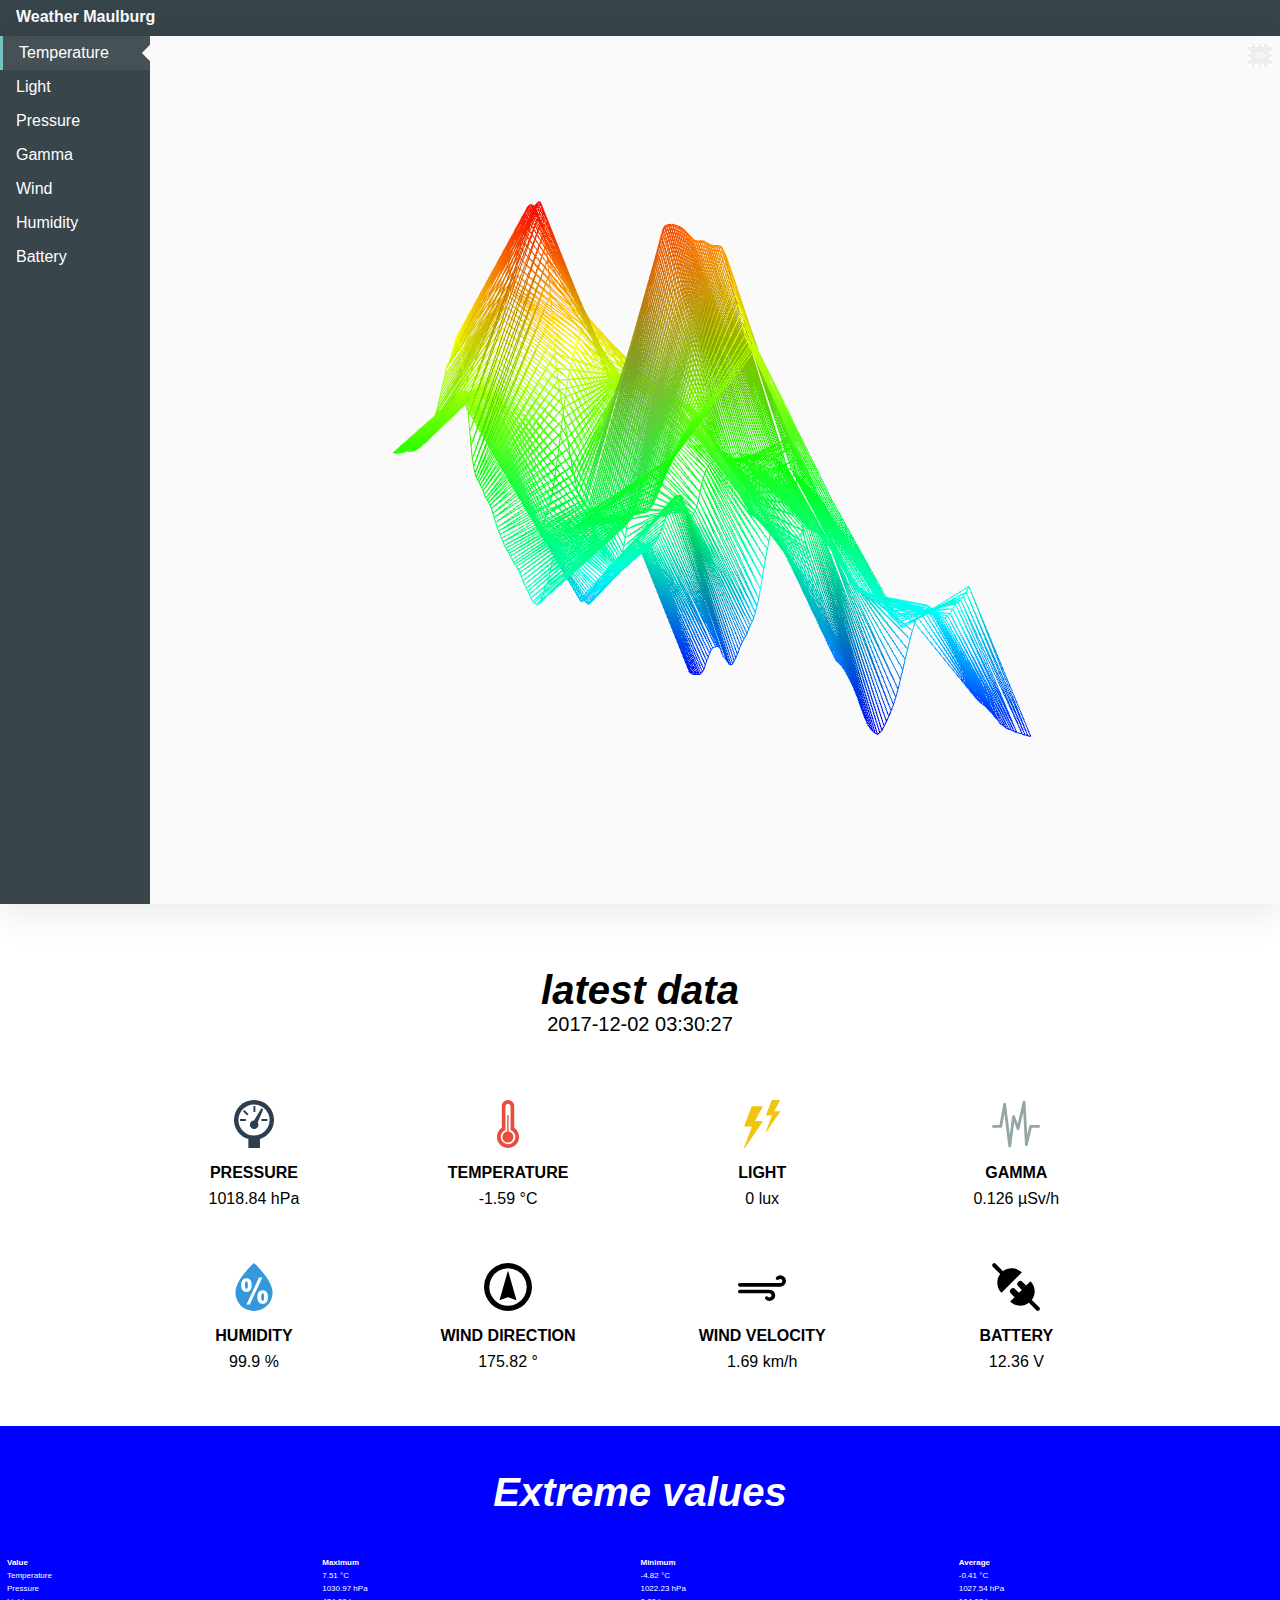
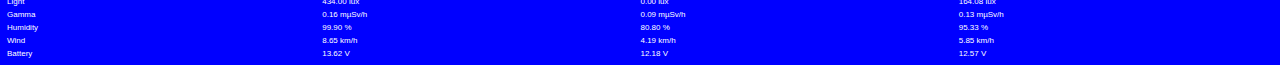
==== commit d1771ef6: "Added extreme values + changed responsive breakpoint" ====
--- a/diagram-mobile.html
+++ b/diagram-mobile.html
@@ -132,16 +132,32 @@
     </article>
     <article id="battery">
       <h3>
-        <svg xmlns="http://www.w3.org/2000/svg" xmlns:xlink="http://www.w3.org/1999/xlink" version="1.1" viewBox="0 0 2539 1539">
+        <svg xmlns="http://www.w3.org/2000/svg" xmlns:xlink="http://www.w3.org/1999/xlink" version="1.1" viewBox="0 0 37.06 37.06">
 <g>
-  <path d="M0 1007q0 39 30 66 26 30 67 30h1567q46 0 78 32t32 79q0 46-31.5 76.5T1664 1321t-78-31q-26-28-64-28-40 0-68.5 27.5T1425 1355q0 40 30 67 90 88 209 88 125 0 214-86t89-210-89.5-213.5T1664 911H97q-40 0-68.5 28T0 1007zm0-350q0 37 30 65 28 28 67 28h2138q125 0 214.5-87t89.5-210q0-124-89.5-212T2235 153q-123 0-208 85-29 26-29 71 0 41 27.5 67t67.5 26q39 0 67-26 30-33 75-33 46 0 77.5 32t31.5 78-31.5 77-77.5 31H97q-40 0-68.5 28T0 657z"/>
+  <path d="M6.296 8.535L.619 2.858A1.584 1.584 0 0 1 2.858.618l5.677 5.678c4.34-3.255 10.527-2.908 14.475 1.04L7.336 23.01C3.388 19.062 3.04 12.876 6.296 8.535zm23.432 5.52c3.948 3.947 4.295 10.133 1.04 14.474l5.677 5.677a1.584 1.584 0 1 1-2.24 2.24l-5.676-5.678c-4.341 3.255-10.527 2.908-14.475-1.04l3.358-3.359-2.8-2.799a2.376 2.376 0 1 1 3.36-3.359l2.799 2.8 2.24-2.24-2.8-2.799a2.375 2.375 0 1 1 3.36-3.358l2.798 2.798 3.359-3.358z"/>
   </g>
 </svg>
       <span>BATTERY</span>
       </h3>
-      <div> <span class="value"></span> <span>km/h</span></div>
+      <div> <span class="value"></span> <span>V</span></div>
     </article>
   </section>
+  <section class="max-val">
+    <h2>Extreme values</h2>
+    <table id="max-val-table">
+      <thead>
+        <th>Value</th>
+        <th>Maximum</th>
+        <th>Minimum</th>
+        <th>Average</th>
+      </thead>
+      
+    </table>
+  </section>
+  
+  
+  
+  
   <script src="js/json.js"></script>
   <script src="js/mobile-select.js"></script>
   <script src="js/data.js"></script>
--- a/styles/mobile-diagram.css
+++ b/styles/mobile-diagram.css
@@ -1,13 +1,14 @@
-body {
+body, h1 {
   padding: 0;
   margin: 0;
   font-family: arial;
 }
 
 header {
-  display: block;
-  padding-left: 30px;
-}
+  height: 3.5em;
+  padding: 1em 2em 0;
+}
+
 
 .diagram {
   width: 100%;
@@ -90,7 +91,6 @@
   visibility: visible;
   transform: translateY(25px) rotateX(0deg);
   pointer-events: all;
-  cursor: pointer;
 }
 
 #dd ul {
@@ -120,6 +120,7 @@
   background: #16a085;
   padding: .5em 1em;
   margin: 2px;
+  cursor: pointer;
 }
 
 .dd-select {
@@ -186,13 +187,38 @@
   margin-right: 1em;
 }
 
-@media screen and (min-width: 600px) {
+.max-val {
+  background: blue;
+  color: white;
+  margin-top: 2em;
+  padding: .5em;
+}
+
+table {
+  width: 100%;
+  text-align: left;
+}
+
+tr {
+  
+}
+
+@media screen and (min-width: 420px) {
+  body{
+    font-size: 8px;
+  }
+  header{
+    color: white;
+    background: #38454b;
+  }
   #dd {
     padding: 0;
-    width: 300px;
+    width: 150px;
   }
   #dd ul {
     width: 100%;
+    height: calc(100vh - 2em);
+    min-height: 15em;
     position: relative;
     visibility: visible;
     transform: translateY(0) rotate(0);
@@ -207,7 +233,7 @@
   }
   #dd .dd-select {
     background: #465155;
-    border-left: 10px solid #72c5c0;
+    border-left: .2em solid #72c5c0;
     display: block;
   }
   .dd-select::after {
@@ -215,9 +241,9 @@
     width: 0px;
     height: 0px;
     float: right;
-    border: 20px solid transparent;
-    border-right: 20px solid #fafafa;
-    transform: translateX(1em);
+    border: .6em solid transparent;
+    border-right: .6em solid #fafafa;
+    transform: translateX(1.05em);
   }
   #dd-value {
     display: none;
@@ -226,6 +252,7 @@
     position: relative;
     background: #fafafa;
     height: auto;
+    box-shadow: 0px 1px 40px 5px rgba(0, 0, 0, 0.1);
   }
   .switcher {
     position: absolute;
@@ -233,24 +260,26 @@
     right: 1em;
     margin: 0;
     z-index: 1;
+    background: #eee;
   }
   .chart {
     width: 100%;
     height: 100%;
   }
   figure {
-    width: calc(100% - 300px);
+    width: calc(100% - 150px);
     height: 100%;
     right: 0;
     top: 0;
     position: absolute;
     margin: 0;
+    
   }
   h2 {
     margin: 0;
-    padding-top: 1em;
+    padding: 1em;
     text-align: center;
-    font-size: 3em
+    font-size: 5em;
   }
   #last-time {
     font-style: normal;
@@ -261,65 +290,40 @@
     position: relative;
     text-align: center;
     display: inline-block;
-    width: 42%;
-    margin: 2%;
-    color: white;
-    border: 2px #444 solid;
-    border-radius: .6em;
-    overflow: hidden;
+    width: 40%;
+    margin: 4%;
+    color: black;
   }
   article>h3 {
-    padding: 1em 0 3em;
-    margin: 0;
-    border-bottom: 2px #444 solid;
-    font-size: 1em;
-    background: rgba(189, 195, 199,1.0);
+    padding: 4em 0 0em;
+    margin: 0;
+    border: none;
+    font-size: 2em;
   }
   article > div {
     text-align: center;
-    margin: 0;
-    padding: 3em 0 1em;
-    font-size: 1em;
-    background: rgba(236, 240, 241,1.0)
-    
+    margin: .5em 0;
   }
   .latest-data svg {
     position: absolute;
     width: 3em;
     height: 3em;
-    background: #ddd;
-    padding: 1em;
-    bottom: 2.5em;
-    left: 3em;
-    border-radius: 3em;
-    border: 2px #444 solid;
+    top: 0;
+    left: calc(50% - 1.5em);
   }
   
   .latest-data {
-    width: 60%;
-    margin: auto;
+    width: 80%;
+    margin: 3em auto;
   }
   
-  #pressure svg {
-    fill: #2c3e50;
-  }
-  #temperature svg {
-    fill: #e74c3c;
-  }
-  #light svg {
-    fill: #f1c40f;
-  }
-  #gamma svg {
-    fill: #95a5a6;
-  }
-  #humidity svg {
-    fill: #3498db;
-  }
-  #windd svg {
-    fill: black;
-  }
-  #windv svg {
-    fill: black;
-  }
-  
+}
+@media screen and (min-width: 750px) {
+  .latest-data {
+    min-width: 750px;
+  }
+  article {
+    width: 20%;
+    margin: 2.3%;
+  }
 }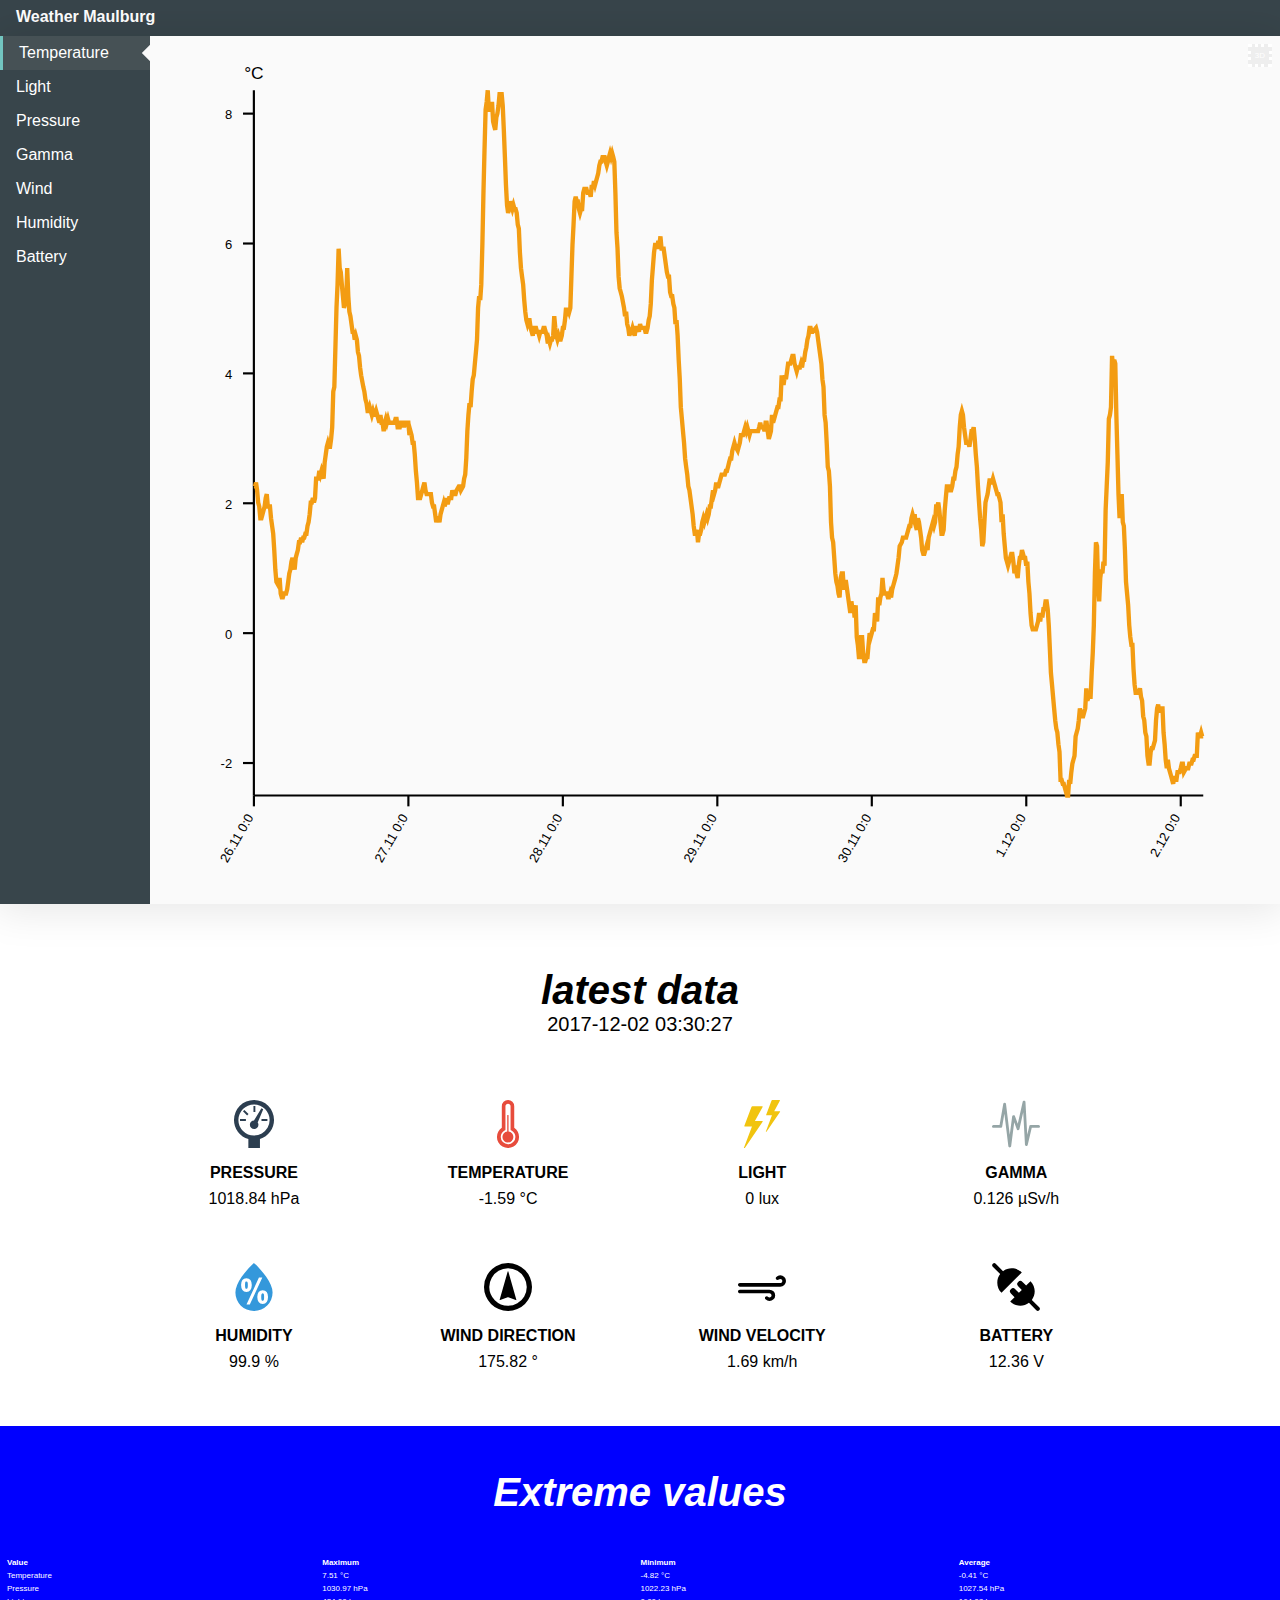
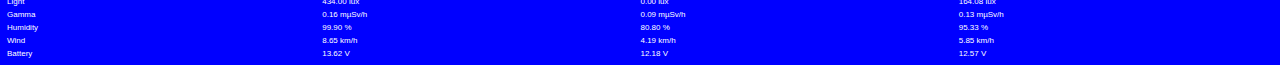
==== commit 2a2ce16a: "adding labels and ticks to the line chart. (Algorithm to detect 'good' ticks [interval])" ====
--- a/diagram-mobile.html
+++ b/diagram-mobile.html
@@ -30,11 +30,12 @@
     </nav>
 
     <figure>
-      <svg id="diagram2d" class="chart" viewBox="0 0 800 700">
-        <line class="axis" x1="50" y1="200" x2="50" y2="650" />
-        <line class="axis" x1="50" y1="650" x2="750" y2="650" />
-        <text x="50" y="680">0</text>
-        <text x="50" y="180" class="axis-val">hPa</text>
+      <svg id="diagram2d" class="chart active" viewBox="0 0 1000 800">
+        <line class="axis" x1="75" y1="50" x2="75" y2="700" />
+        <line class="axis" x1="75" y1="700" x2="950" y2="700" />
+        <g id="x-labels" class="label"></g>
+        <g id="y-labels" class="label"></g>
+        <text x="75" y="40" id="unit">hPa</text>
         <g>
           <polyline id="diagram-path" points="">
             <animate begin="indefinite" attributeName="points" dur=".2s" to="" repeatCount="1" fill="freeze"></animate>
@@ -42,7 +43,7 @@
         </g>
       </svg>
 
-      <canvas id="diagram3d" class="chart active" width="300" height="300"></canvas>
+      <canvas id="diagram3d" class="chart" width="300" height="300"></canvas>
     </figure>
   </section>
   <section class="latest-data">
--- a/styles/mobile-diagram.css
+++ b/styles/mobile-diagram.css
@@ -30,27 +30,32 @@
   width: 300px;
   height: 300px;
   display: none;
-  border-radius: 10px;
 }
 
 .axis {
-  stroke-width: 5px;
-  stroke: white;
+  stroke-width: 2px;
+  stroke: black;
+}
+
+.label text {
+  text-anchor: end;
+  font-size: 1.5em;
+}
+
+.label line {
+  stroke-width: 2px;
+  stroke: black;
 }
 
 text {
-  font-size: 1.5em;
-  fill: white;
+  font-size: 2em;
+  fill: black;
   text-anchor: middle;
-}
-
-.axis-val {
-  font-style: italic;
 }
 
 polyline {
   stroke: #f39c12;
-  stroke-width: 10px;
+  stroke-width: 4px;
   fill: transparent;
 }
 
@@ -199,10 +204,6 @@
   text-align: left;
 }
 
-tr {
-  
-}
-
 @media screen and (min-width: 420px) {
   body{
     font-size: 8px;
